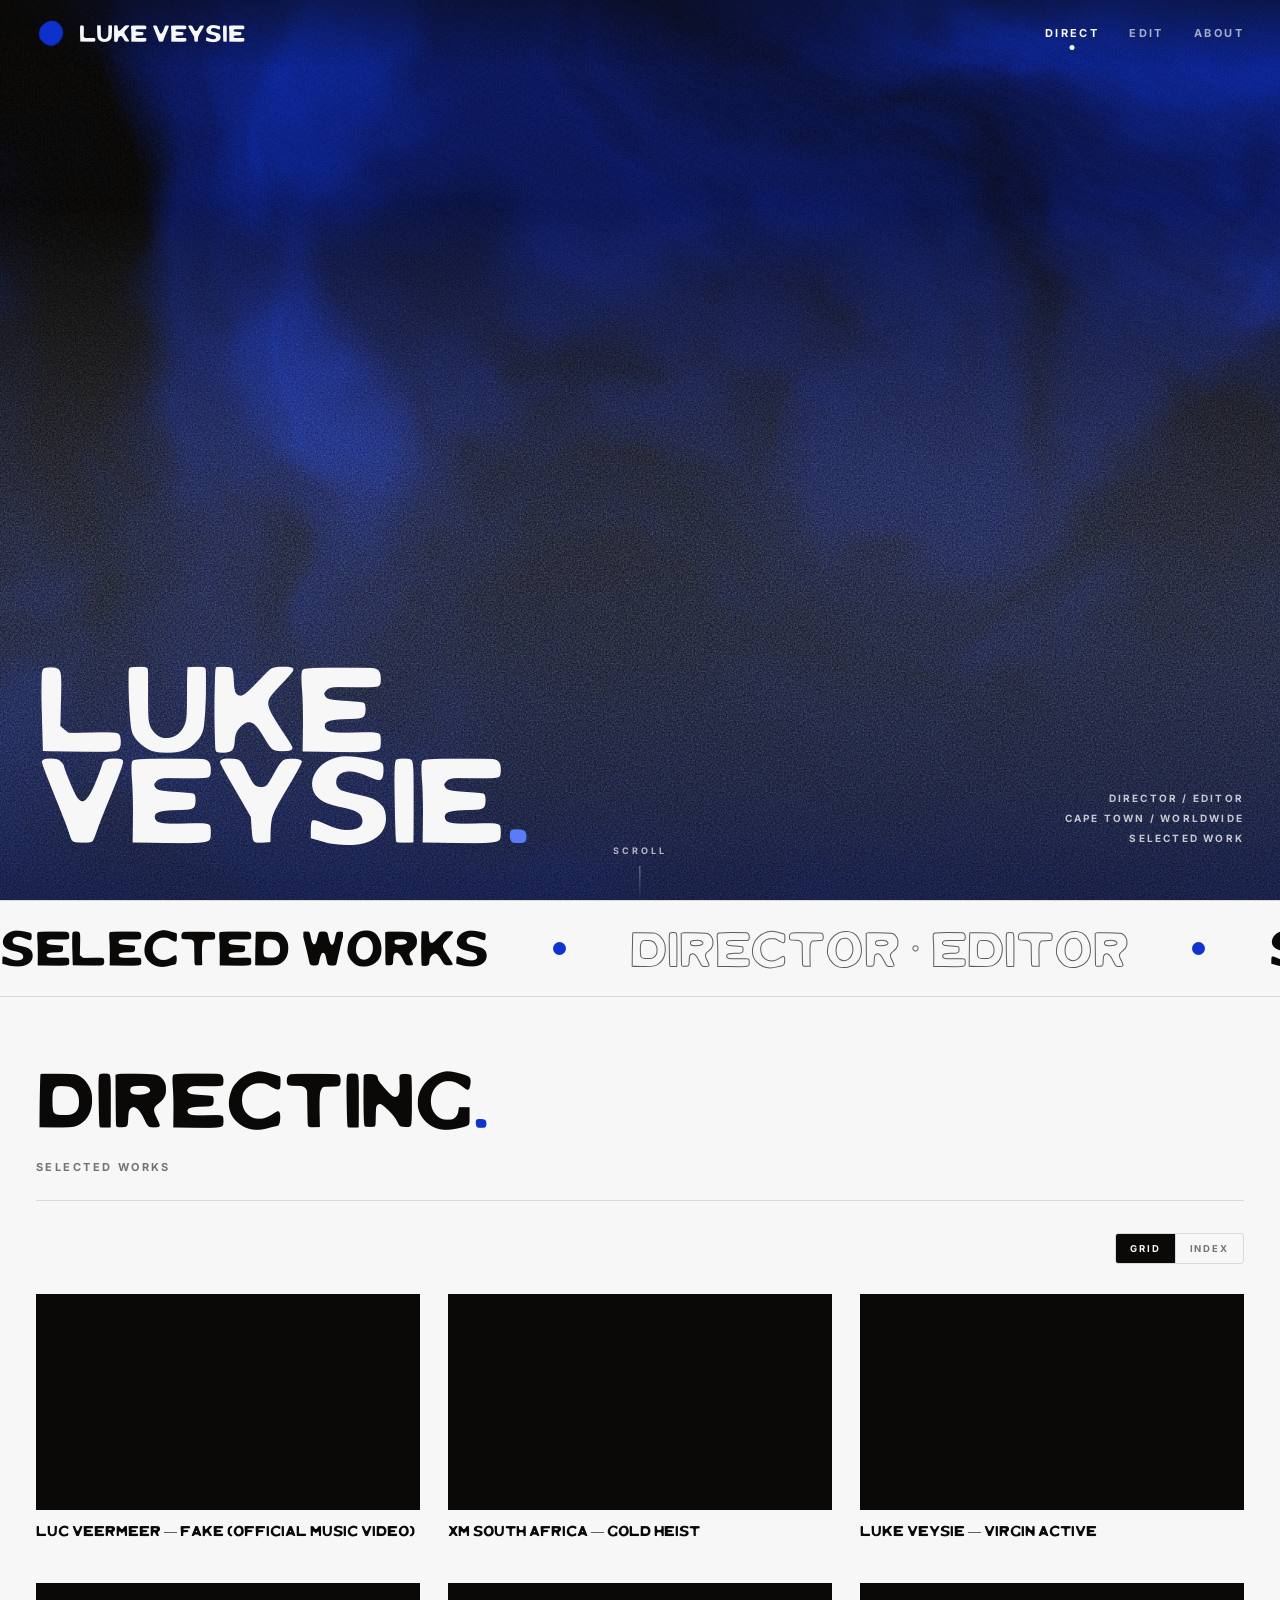
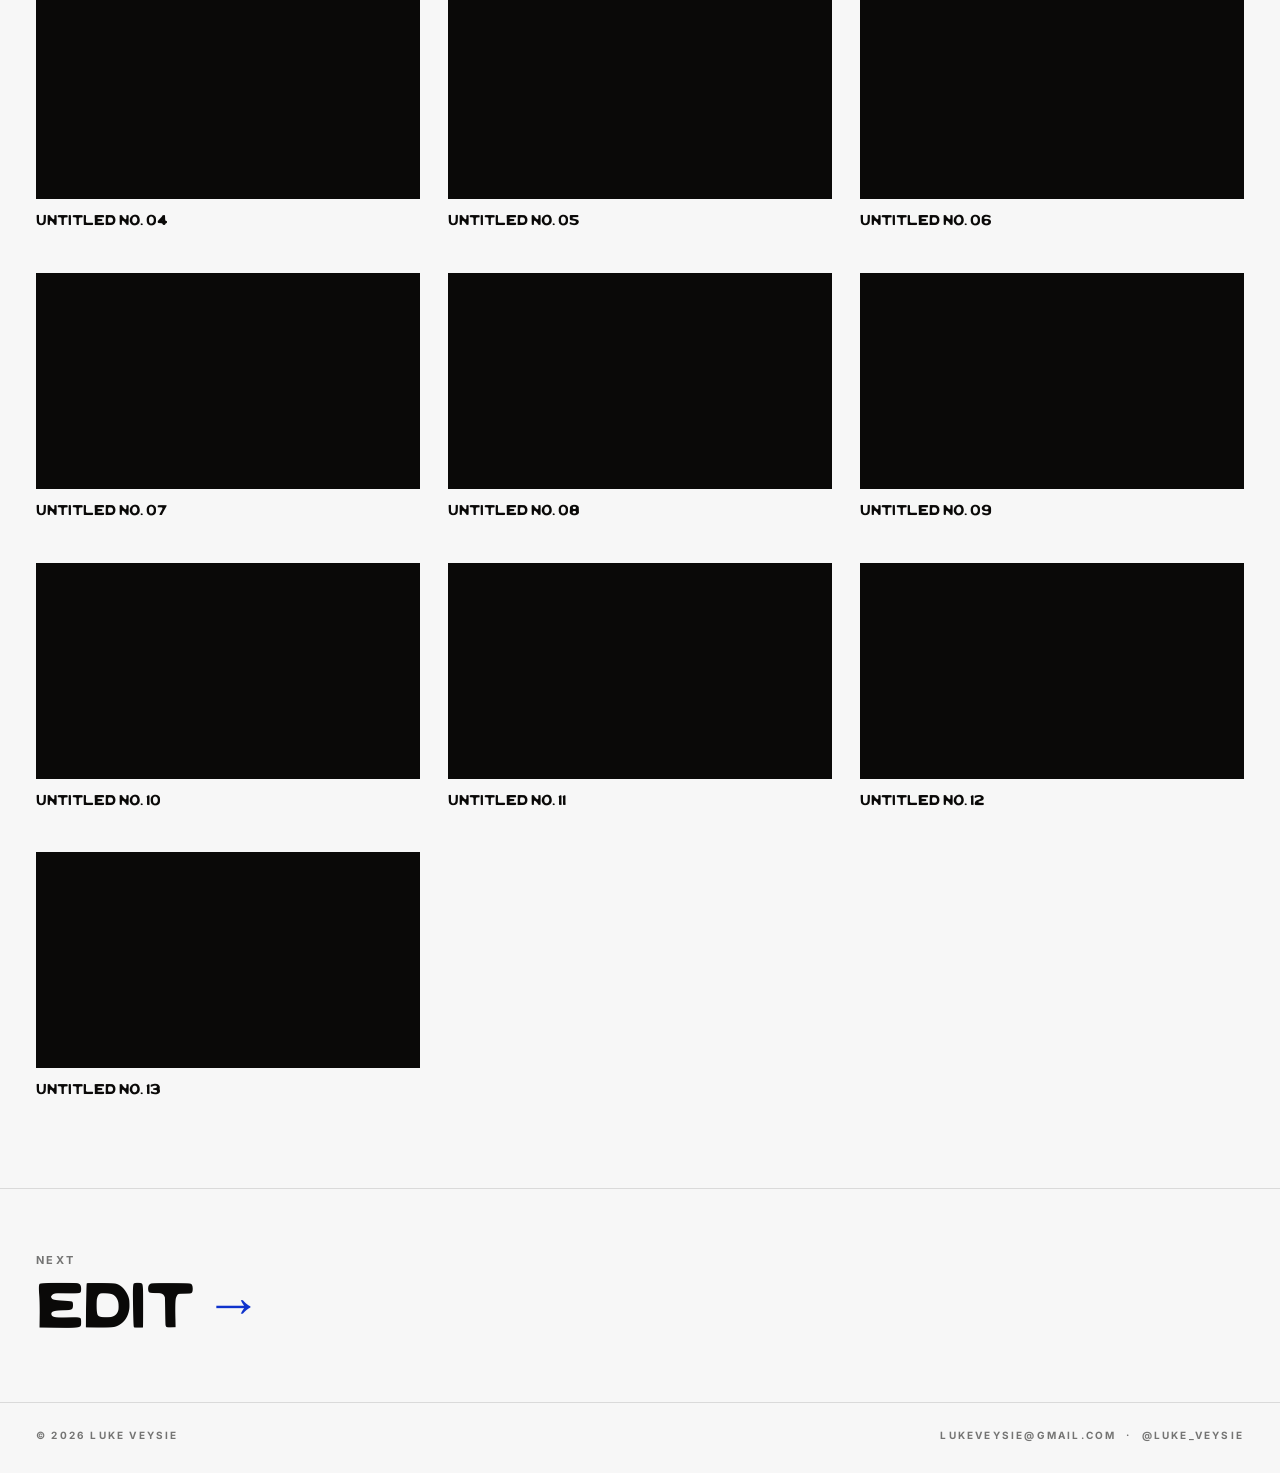
==== index.html @ bd70b808 "Initial commit — Luke Veysie portfolio site" ====
<!DOCTYPE html>
<html lang="en">
<head>
<meta charset="UTF-8"/>
<meta name="viewport" content="width=device-width, initial-scale=1.0"/>
<title>Luke Veysie — Director / Editor</title>
<meta name="description" content="Luke Veysie is a director and editor based in Cape Town, working worldwide across commercials, short films, music videos and branded content."/>
<link rel="icon" type="image/svg+xml" href="favicon.svg"/>
<link href="https://fonts.googleapis.com/css2?family=Inter:wght@400;500;600;700;800&display=swap" rel="stylesheet"/>
<link rel="stylesheet" href="site.css?v=6"/>
</head>
<body data-page="work" data-nav-dark="1">

<header data-nav></header>

<main>
  <!-- ── Hero reel ────────────────────────────────────────── -->
  <section class="hero" data-screen-label="01 Hero Reel">
    <div class="hero-stage">
      <canvas class="hero-shader" data-shader data-seed="2"></canvas>
      <video class="hero-video" autoplay muted loop playsinline preload="auto">
        <source src="uploads/website-1.mp4" type="video/mp4"/>
      </video>
      <div class="hero-grade" aria-hidden="true"></div>
    </div>

    <div class="hero-content">
      <h1 class="hero-title">
        <span class="line"><span>Luke</span></span>
        <span class="line"><span>Veysie<span class="accent">.</span></span></span>
      </h1>
      <div class="hero-meta">
        Director / Editor<br/>
        Cape Town / Worldwide<br/>
        Selected work
      </div>
    </div>

    <div class="hero-scroll-cue" aria-hidden="true">Scroll<span class="cue-line"></span></div>
  </section>

  <!-- ── Marquee strip ────────────────────────────────────── -->
  <div class="marquee" aria-hidden="true">
    <div class="marquee-track">
      <span>Selected works</span><span class="dot"></span>
      <span class="o">Director · Editor</span><span class="dot"></span>
      <span>Selected works</span><span class="dot"></span>
      <span class="o">Director · Editor</span><span class="dot"></span>
      <span>Selected works</span><span class="dot"></span>
      <span class="o">Director · Editor</span><span class="dot"></span>
      <span>Selected works</span><span class="dot"></span>
      <span class="o">Director · Editor</span><span class="dot"></span>
    </div>
  </div>

  <!-- ── Work grid ────────────────────────────────────────── -->
  <section class="work" id="work" style="scroll-margin-top: 78px;" data-screen-label="02 Work Grid">
    <div class="section-head reveal">
      <h2 class="title">Directing<span class="blue">.</span></h2>
      <p class="sub">SELECTED WORKS</p>
    </div>

    <div class="grid-tools">
      <div class="view-toggle" role="group" aria-label="Layout">
        <button type="button" data-view="grid" class="on" aria-pressed="true">Grid</button>
        <button type="button" data-view="list" aria-pressed="false">Index</button>
      </div>
    </div>

    <div class="work-grid videos">
      <article class="work-tile reveal" data-screen-label="Tile 01" data-vimeo="1198906707" data-href="Luc Veermeer - Fake Music Video.html" data-title="Luc Veermeer — Fake (Official Music Video)">
        <div class="frame"></div>
        <div class="caption">
          <div class="ttl">Luc Veermeer — Fake (Official Music Video)</div>
        </div>
      </article>
      <article class="work-tile reveal" data-screen-label="Tile 02" data-vimeo="1200352328" data-href="XM Heist Series.html" data-title="XM South Africa — Gold Heist">
        <div class="frame"></div>
        <div class="caption">
          <div class="ttl">XM South Africa — Gold Heist</div>
        </div>
      </article>
      <article class="work-tile reveal" data-screen-label="Tile 03" data-vimeo="1201396728" data-poster="https://i.vimeocdn.com/video/2168728938-1025b3e6843d2e900390605c1b565b4ae1f42792029006fcbd3636bc1c812878-d_1280?region=us" data-href="Luke Veysie - Virgin Active.html" data-title="Luke Veysie — Virgin Active">
        <div class="frame"></div>
        <div class="caption">
          <div class="ttl">Luke Veysie — Virgin Active</div>
        </div>
      </article>
      <article class="work-tile reveal" data-screen-label="Tile 04" data-yt="MjfOfCR9TkM">
        <div class="frame"></div>
        <div class="caption">
          <div class="ttl">Untitled No. 04</div>
        </div>
      </article>
      <article class="work-tile reveal" data-screen-label="Tile 05" data-vimeo="1199232905">
        <div class="frame"></div>
        <div class="caption">
          <div class="ttl">Untitled No. 05</div>
        </div>
      </article>
      <article class="work-tile reveal" data-screen-label="Tile 06" data-vimeo="927943246">
        <div class="frame"></div>
        <div class="caption">
          <div class="ttl">Untitled No. 06</div>
        </div>
      </article>
      <article class="work-tile reveal" data-screen-label="Tile 07" data-vimeo="1199324632">
        <div class="frame"></div>
        <div class="caption">
          <div class="ttl">Untitled No. 07</div>
        </div>
      </article>
      <article class="work-tile reveal" data-screen-label="Tile 08" data-yt="-U1zWT6vXVo">
        <div class="frame"></div>
        <div class="caption">
          <div class="ttl">Untitled No. 08</div>
        </div>
      </article>
      <article class="work-tile reveal" data-screen-label="Tile 09" data-yt="WclmnQBKJ3E">
        <div class="frame"></div>
        <div class="caption">
          <div class="ttl">Untitled No. 09</div>
        </div>
      </article>
      <article class="work-tile reveal" data-screen-label="Tile 10" data-vimeo="1199232904" data-poster="https://i.vimeocdn.com/video/2168435648-58ce9e19dce3912169d401b28075f238b66e50d655ce5c08f46bb6843de7de54-d_1280?region=us">
        <div class="frame"></div>
        <div class="caption">
          <div class="ttl">Untitled No. 10</div>
        </div>
      </article>
      <article class="work-tile reveal" data-screen-label="Tile 11" data-vimeo="1199232906">
        <div class="frame"></div>
        <div class="caption">
          <div class="ttl">Untitled No. 11</div>
        </div>
      </article>
      <article class="work-tile reveal" data-screen-label="Tile 12" data-yt="X24ojSx2rOM">
        <div class="frame"></div>
        <div class="caption">
          <div class="ttl">Untitled No. 12</div>
        </div>
      </article>
      <article class="work-tile reveal" data-screen-label="Tile 13" data-yt="1f36Xo0ovC0">
        <div class="frame"></div>
        <div class="caption">
          <div class="ttl">Untitled No. 13</div>
        </div>
      </article>
    </div>
  </section>

  <footer data-foot></footer>
</main>

<script src="lv-shader.js?v=3"></script>
<script src="site.js?v=5"></script>
<script src="video-grid.js?v=5"></script>
<script>
  // When arriving from a project page (index.html#work), land with the
  // work grid at the top — skipping the hero. Native hash scroll handles
  // most browsers; this guard covers embedded/preview contexts.
  (function () {
    if (location.hash !== '#work') return;
    var w = document.getElementById('work');
    if (!w) return;
    function land() {
      var y = w.getBoundingClientRect().top + window.pageYOffset - 70;
      window.scrollTo(0, Math.max(0, y));
    }
    requestAnimationFrame(function () { requestAnimationFrame(land); });
    window.addEventListener('load', land);
  })();
</script>
</body>
</html>
---- site.css ----
/* ─────────────────────────────────────────────────────────────
   Luke Veysie — site.css  (v2)
   Editorial, restrained · paper + ultramarine + ink
   ───────────────────────────────────────────────────────────── */

@font-face {
  font-family: 'Donrich';
  src: url('assets/Donrich.otf') format('opentype');
  font-display: block;
}

:root {
  --ink:   #0a0908;
  --paper: #F7F7F7;
  --blue:  #0f33cc;
  --blue-soft: #5b7cfa;
  --line:  rgba(10, 9, 8, 0.12);
  --line-light: rgba(247, 247, 247, 0.16);
  --muted: rgba(10, 9, 8, 0.55);
  --soft:  rgba(10, 9, 8, 0.72);
  --paper-muted: rgba(247, 247, 247, 0.6);

  --donrich: 'Donrich', Georgia, serif;
  --mono: 'SFMono-Regular', ui-monospace, 'SF Mono', Menlo, Consolas, 'Liberation Mono', monospace;
  --system:  'Helvetica Neue', 'Inter', system-ui, sans-serif;

  --pad: 36px;
}

* { box-sizing: border-box; }
html, body { margin: 0; padding: 0; }
html { scroll-behavior: smooth; }

body {
  font-family: var(--system);
  font-weight: 400;
  background: var(--paper);
  color: var(--ink);
  -webkit-font-smoothing: antialiased;
  text-rendering: optimizeLegibility;
}

a { color: inherit; text-decoration: none; }
img, video, canvas { display: block; max-width: 100%; }

/* Guard: nothing may widen the page (long video titles, marquee, etc.)
   — horizontal overflow makes iOS zoom the whole layout out. */
html, body { overflow-x: hidden; overflow-x: clip; }

::selection { background: var(--blue); color: var(--paper); }

:focus-visible {
  outline: 2px solid var(--blue);
  outline-offset: 3px;
}

/* (cross-page view transitions removed — they emit "Transition was skipped"
   rejections in embedded contexts; revisit when targeting only live browsers) */

/* ── Type utilities ───────────────────────────────────────── */
.sys {
  font-family: var(--system);
  font-weight: 700;
  letter-spacing: 0.22em;
  text-transform: uppercase;
  font-size: 11px;
}
.sys-sm { font-size: 9.5px; letter-spacing: 0.24em; }
.don { font-family: var(--donrich); font-weight: 400; letter-spacing: -0.01em; }

/* ── Nav ──────────────────────────────────────────────────── */
.nav {
  position: fixed;
  top: 0; left: 0; right: 0;
  z-index: 50;
  display: flex;
  justify-content: space-between;
  align-items: center;
  padding: 18px var(--pad);
  color: var(--ink);
  transition: background 0.35s ease, color 0.35s ease,
              box-shadow 0.35s ease, padding 0.35s ease;
}
.nav.scrolled {
  background: rgba(247, 247, 247, 0.86);
  -webkit-backdrop-filter: blur(10px);
  backdrop-filter: blur(10px);
  box-shadow: 0 1px 0 var(--line);
  padding: 12px var(--pad);
}
.nav.over-hero {
  color: var(--paper);
  background: linear-gradient(180deg, rgba(10,9,8,0.45) 0%, rgba(10,9,8,0) 100%);
  box-shadow: none;
  -webkit-backdrop-filter: none;
  backdrop-filter: none;
}
.nav-brand {
  display: flex;
  align-items: center;
  gap: 13px;
}
.nav-brand .badge { width: 30px; height: 30px; }
.nav-brand .badge svg { display: block; }
.nav-brand .name {
  font-family: var(--donrich);
  font-size: 21px;
  line-height: 1;
}
.nav-links { display: flex; gap: 30px; }
.nav-links a {
  font-family: var(--system);
  font-weight: 700;
  font-size: 11px;
  letter-spacing: 0.22em;
  text-transform: uppercase;
  position: relative;
  opacity: 0.65;
  transition: opacity 0.25s ease;
  padding: 6px 0;
}
.nav-links a:hover,
.nav-links a.active { opacity: 1; }
.nav-links a.active::after {
  content: '';
  position: absolute;
  bottom: -4px; left: 50%;
  transform: translateX(-50%);
  width: 5px; height: 5px;
  background: var(--blue);
  border-radius: 50%;
}
.nav.over-hero .nav-links a.active::after { background: var(--paper); }

/* ──────────────────────────────────────────────────────────
   Hero reel
   ────────────────────────────────────────────────────────── */
.hero {
  position: relative;
  min-height: 100vh;
  min-height: 100svh;
  width: 100%;
  overflow: hidden;
  background: var(--ink);
  color: var(--paper);
  display: flex;
  align-items: flex-end;
}
.hero-stage { position: absolute; inset: 0; overflow: hidden; }

/* CSS fallback blob behind the shader (shows if WebGL is off) */
.hero-stage::before {
  content: '';
  position: absolute;
  width: 130%; height: 130%;
  left: -15%; top: -15%;
  z-index: 0;
  background:
    radial-gradient(circle at 30% 40%, rgba(15,51,204,0.85) 0%, rgba(15,51,204,0) 45%),
    radial-gradient(circle at 70% 60%, rgba(60,90,220,0.5) 0%, rgba(15,51,204,0) 50%),
    radial-gradient(circle at 50% 80%, rgba(20,30,150,0.6) 0%, rgba(0,0,0,0) 55%);
  filter: blur(40px);
}
.hero-shader {
  position: absolute;
  inset: 0;
  width: 100%; height: 100%;
  z-index: 1;
  transition: opacity 0.8s ease;
}
.hero-video {
  position: absolute;
  inset: 0;
  width: 100%; height: 100%;
  object-fit: cover;
  z-index: 2;
  opacity: 0;
  transition: opacity 0.8s ease;
}
.hero-stage.video-live .hero-video { opacity: 1; }
.hero-stage.video-live .hero-shader { opacity: 0; }

/* Noised ultramarine gradient over the reel, fading bottom-up */
.hero-stage .hero-grade {
  position: absolute;
  inset: 0;
  z-index: 3;
  pointer-events: none;
  background:
    url("data:image/svg+xml;utf8,<svg viewBox='0 0 200 200' xmlns='http://www.w3.org/2000/svg'><filter id='nz'><feTurbulence type='fractalNoise' baseFrequency='0.65' numOctaves='3' stitchTiles='stitch'/></filter><rect width='100%25' height='100%25' filter='url(%23nz)'/></svg>"),
    linear-gradient(0deg,
      rgba(8,16,54,0.82) 0%,
      rgba(10,22,72,0.5) 26%,
      rgba(12,28,92,0.22) 50%,
      rgba(12,28,92,0.06) 72%,
      rgba(12,28,92,0) 100%);
  background-size: 200px 200px, cover;
  background-blend-mode: overlay, normal;
  -webkit-mask-image: linear-gradient(0deg, #000 0%, rgba(0,0,0,0.55) 40%, rgba(0,0,0,0) 78%);
  mask-image: linear-gradient(0deg, #000 0%, rgba(0,0,0,0.55) 40%, rgba(0,0,0,0) 78%);
}

.hero-content {
  position: relative;
  z-index: 4;
  padding: 36px var(--pad) 52px;
  width: 100%;
  display: grid;
  grid-template-columns: 1fr auto;
  align-items: end;
  gap: 32px;
  will-change: transform, opacity;
}
.hero-title {
  font-family: var(--donrich);
  font-weight: 400;
  font-size: clamp(52px, 8.5vw, 132px);
  line-height: 0.84;
  letter-spacing: -0.025em;
  margin: 0;
}
.hero-title .line { display: block; overflow: hidden; padding-bottom: 0.06em; margin-bottom: -0.06em; }
.hero-title .line > span { display: inline-block; }
.hero-title .accent { color: var(--blue-soft); }
.hero-meta {
  text-align: right;
  font-family: var(--system);
  font-weight: 700;
  font-size: 10px;
  letter-spacing: 0.22em;
  text-transform: uppercase;
  opacity: 0.78;
  line-height: 2;
}
.hero-scroll-cue {
  position: absolute;
  z-index: 4;
  bottom: 0;
  left: 50%;
  transform: translateX(-50%);
  display: flex;
  flex-direction: column;
  align-items: center;
  gap: 10px;
  font-family: var(--system);
  font-weight: 700;
  font-size: 9px;
  letter-spacing: 0.32em;
  text-transform: uppercase;
  opacity: 0.7;
}
.hero-scroll-cue .cue-line {
  display: block;
  width: 1px; height: 34px;
  background: linear-gradient(180deg, rgba(247,247,247,0.7), rgba(247,247,247,0));
}

/* Entrance — base state is visible; animate FROM hidden */
@media (prefers-reduced-motion: no-preference) {
  .hero-title .line > span {
    animation: lvRise 1.1s cubic-bezier(0.2, 0.7, 0.2, 1) both;
  }
  .hero-title .line:nth-child(2) > span { animation-delay: 0.1s; }
  .hero-meta { animation: lvFade 1s 0.45s ease both; }
  .hero-scroll-cue { animation: lvFade 1s 0.7s ease both; }
  .hero-scroll-cue .cue-line { animation: lvCue 2.2s 1.6s ease-in-out infinite; }
}
@keyframes lvRise {
  from { transform: translateY(112%); }
  to   { transform: translateY(0); }
}
@keyframes lvFade {
  from { opacity: 0; }
}
@keyframes lvCue {
  0%, 100% { transform: scaleY(0.4); transform-origin: top; }
  50%      { transform: scaleY(1); transform-origin: top; }
}

/* ──────────────────────────────────────────────────────────
   Marquee strip
   ────────────────────────────────────────────────────────── */
.marquee {
  display: flex;
  overflow: hidden;
  border-top: 1px solid var(--line);
  border-bottom: 1px solid var(--line);
  padding: 22px 0;
}
.marquee-track {
  display: flex;
  flex-shrink: 0;
  align-items: center;
  gap: 64px;
  padding-right: 64px;
  animation: scroll-x 46s linear infinite;
  font-family: var(--donrich);
  font-size: 44px;
  white-space: nowrap;
  letter-spacing: -0.01em;
}
.marquee-track span { display: inline-flex; align-items: center; gap: 64px; }
.marquee-track .o {
  color: transparent;
  -webkit-text-stroke: 1px rgba(10, 9, 8, 0.65);
}
.marquee-track .dot {
  width: 13px; height: 13px;
  background: var(--blue);
  border-radius: 50%;
}
@keyframes scroll-x { to { transform: translateX(-50%); } }

/* ──────────────────────────────────────────────────────────
   Section head + view toggle
   ────────────────────────────────────────────────────────── */
.section-head {
  display: grid;
  grid-template-columns: 1fr auto;
  gap: 12px 24px;
  align-items: end;
  padding: 72px 0 26px;
  border-bottom: 1px solid var(--line);
}
.section-head .eyebrow {
  grid-column: 1 / -1;
  color: var(--muted);
}
.section-head .title {
  font-family: var(--donrich);
  font-weight: 400;
  font-size: clamp(40px, 5.5vw, 80px);
  line-height: 0.92;
  letter-spacing: -0.02em;
  margin: 0;
}
.section-head .title .blue { color: var(--blue); }
.section-head .sub {
  grid-column: 1;
  font-family: var(--system);
  font-weight: 700;
  font-size: 11px;
  letter-spacing: 0.22em;
  text-transform: uppercase;
  color: var(--muted);
  margin: 14px 0 0;
}
.view-toggle {
  grid-column: 2;
  grid-row: 2 / span 2;
  align-self: end;
  display: flex;
  border: 1px solid var(--line);
  border-radius: 3px;
  overflow: hidden;
}
.view-toggle button {
  appearance: none;
  border: 0;
  background: transparent;
  color: var(--muted);
  font-family: var(--system);
  font-weight: 700;
  font-size: 9.5px;
  letter-spacing: 0.2em;
  text-transform: uppercase;
  padding: 9px 14px;
  cursor: pointer;
  transition: background 0.25s ease, color 0.25s ease;
}
.view-toggle button + button { border-left: 1px solid var(--line); }
.view-toggle button:hover { color: var(--ink); }
.view-toggle button.on {
  background: var(--ink);
  color: var(--paper);
}

/* ──────────────────────────────────────────────────────────
   Work grid
   ────────────────────────────────────────────────────────── */
.work { padding: 0 var(--pad) 90px; }

.work .feature-player { margin: 36px 0 12px; }
.work .feature-player .frame { aspect-ratio: 16 / 9; background: var(--ink); }

.work-grid {
  margin-top: 36px;
  display: grid;
  grid-template-columns: repeat(3, minmax(0, 1fr));
  gap: 44px 28px;
}
.work-tile { cursor: pointer; display: block; min-width: 0; }
.work-tile .frame {
  position: relative;
  width: 100%;
  aspect-ratio: 16 / 9;
  background: var(--ink);
  overflow: hidden;
}
.work-tile .frame iframe {
  position: absolute;
  inset: 0;
  width: 100%; height: 100%;
  border: 0;
  display: block;
}

/* Facade poster + play button */
.video-poster {
  position: absolute;
  inset: 0;
  width: 100%; height: 100%;
  border: 0;
  padding: 0;
  margin: 0;
  cursor: pointer;
  background-color: var(--ink);
  background-size: cover;
  background-position: center;
  background-repeat: no-repeat;
  display: flex;
  align-items: center;
  justify-content: center;
  transition: filter 0.4s ease, transform 0.7s cubic-bezier(0.2, 0.7, 0.2, 1);
}
.video-poster::after {
  content: "";
  position: absolute;
  inset: 0;
  background: linear-gradient(180deg, rgba(10,9,8,0) 40%, rgba(10,9,8,0.45) 100%);
  opacity: 0.6;
  transition: opacity 0.4s ease;
}
.work-tile:hover .video-poster { transform: scale(1.035); }
.video-poster:hover { filter: brightness(1.05); }
.video-poster:hover::after { opacity: 0.3; }
.play-btn {
  position: relative;
  z-index: 1;
  width: 60px; height: 60px;
  border-radius: 50%;
  background: rgba(255,255,255,0.92);
  display: flex;
  align-items: center;
  justify-content: center;
  box-shadow: 0 6px 24px rgba(0,0,0,0.35);
  transition: transform 0.3s cubic-bezier(0.2,0.8,0.2,1), background 0.3s ease, opacity 0.3s ease;
}
.video-poster:hover .play-btn { transform: scale(1.08); background: #fff; }
.play-btn svg { width: 24px; height: 24px; fill: var(--blue); margin-left: 3px; }

/* Fine pointers get the custom Play cursor instead of the button */
html.fine .video-poster .play-btn { opacity: 0; transform: scale(0.8); }
html.fine .video-poster:focus-visible .play-btn { opacity: 1; transform: scale(1); }
html.fine .work-tile .video-poster { cursor: none; }

.work-tile.is-empty .frame {
  display: flex;
  align-items: center;
  justify-content: center;
  border: 1px dashed rgba(10,9,8,0.25);
  background: transparent;
}

/* Typographic fallback poster — shown when a clip has no real thumbnail
   (e.g. Vimeo's grey default still). Keeps the grid editorial rather than
   showing a broken placeholder. */
.video-poster.poster-fallback {
  background-color: #0a0908;
  background-image:
    radial-gradient(120% 90% at 18% 12%, rgba(91,124,250,0.28) 0%, rgba(15,51,204,0.10) 38%, rgba(10,9,8,0) 70%),
    linear-gradient(150deg, #11141f 0%, #0a0908 60%);
}
.video-poster.poster-fallback::after { opacity: 0.18; }
.video-poster .poster-label {
  position: absolute;
  inset: 0;
  z-index: 0;
  display: flex;
  align-items: flex-end;
  padding: clamp(16px, 6%, 28px);
  font-family: var(--donrich);
  font-size: clamp(20px, 3.6vw, 34px);
  line-height: 1.04;
  letter-spacing: 0.01em;
  color: #F7F7F7;
  text-transform: uppercase;
  text-wrap: balance;
  pointer-events: none;
}
.work-tile.is-empty .frame-hint {
  font: 500 12px/1 var(--system);
  letter-spacing: 0.14em;
  text-transform: uppercase;
  color: var(--muted);
}

/* Caption: title · tag */
.work-tile .caption {
  margin-top: 14px;
  display: flex;
  justify-content: space-between;
  align-items: baseline;
  gap: 12px;
}
.work-tile .ttl {
  font-family: var(--donrich);
  font-size: 13px;
  line-height: 1.2;
  overflow: hidden;
  text-overflow: ellipsis;
  white-space: nowrap;
  min-width: 0;
  transition: color 0.25s ease;
}
.work-tile:hover .ttl { color: var(--blue); }
.work-tile .tag {
  font-family: var(--system);
  font-weight: 700;
  font-size: 9px;
  letter-spacing: 0.24em;
  text-transform: uppercase;
  color: var(--muted);
  white-space: nowrap;
}

/* ── List (index) view ────────────────────────────────────── */
.work-grid.videos.view-list {
  display: block;
  margin-top: 0;
}
.view-list .work-tile {
  display: grid;
  grid-template-columns: minmax(0, 1fr) auto 200px;
  gap: 28px;
  align-items: center;
  padding: 20px 0;
  border-bottom: 1px solid var(--line);
}
.view-list .work-tile .frame {
  grid-column: 3;
  grid-row: 1;
  aspect-ratio: 16 / 9;
}
.view-list .work-tile .caption { display: contents; }
.view-list .work-tile .ttl {
  grid-column: 1;
  grid-row: 1;
  font-size: clamp(22px, 2.8vw, 38px);
  line-height: 1.05;
  letter-spacing: -0.015em;
  white-space: normal;
}
.view-list .work-tile .tag { grid-column: 2; grid-row: 1; }
.view-list .play-btn { width: 40px; height: 40px; }
.view-list .play-btn svg { width: 17px; height: 17px; }

/* Toggle row between featured player and the grid */
.grid-tools {
  display: flex;
  justify-content: flex-end;
  margin: 32px 0 -6px;
}

/* ── Reveal animation ─────────────────────────────────────── */
.reveal {
  opacity: 0;
  transform: translateY(24px);
  transition: opacity 0.9s ease, transform 0.9s cubic-bezier(0.2, 0.7, 0.2, 1);
}
.reveal.in { opacity: 1; transform: translateY(0); }
.work-grid .reveal:nth-child(3n+2) { transition-delay: 0.08s; }
.work-grid .reveal:nth-child(3n)   { transition-delay: 0.16s; }
.work-grid.videos .reveal { transform: translateY(48px); }
.work-grid.videos .reveal.in { transform: translateY(0); }
.view-list .reveal { transition-delay: 0s !important; }

/* ──────────────────────────────────────────────────────────
   About page
   ────────────────────────────────────────────────────────── */
.about {
  padding: 130px var(--pad) 90px;
  max-width: 1400px;
  margin: 0 auto;
}
.about-hero {
  display: grid;
  grid-template-columns: 1fr 1.1fr;
  gap: 64px;
  align-items: start;
  padding-bottom: 72px;
}
.about-portrait {
  position: relative;
  aspect-ratio: 4 / 5;
  background: #e7e3da;
  overflow: hidden;
}
.about-portrait img {
  position: absolute; inset: 0;
  width: 100%; height: 100%;
  object-fit: cover;
}
.about-copy .kicker { color: var(--muted); margin-bottom: 22px; }
.about-copy h1 {
  font-family: var(--donrich);
  font-weight: 400;
  font-size: clamp(42px, 5.25vw, 78px);
  line-height: 0.88;
  letter-spacing: -0.02em;
  margin: 0 0 32px;
}
.about-copy h1 .blue { color: var(--blue); }
.about-copy .lead {
  font-family: var(--donrich);
  font-size: clamp(16px, 1.4vw, 20px);
  line-height: 1.45;
  margin: 0 0 24px;
  color: var(--soft);
  text-wrap: pretty;
}
.about-copy p {
  font-size: clamp(15px, 1.15vw, 17px);
  line-height: 1.65;
  color: var(--soft);
  margin: 0 0 18px;
  max-width: 52ch;
  text-wrap: pretty;
}

.about-meta {
  display: grid;
  grid-template-columns: repeat(4, 1fr);
  gap: 1px;
  background: var(--line);
  border-top: 1px solid var(--line);
  border-bottom: 1px solid var(--line);
}
.about-meta > div { background: var(--paper); padding: 24px 20px; }
.about-meta .label {
  font-family: var(--system);
  font-weight: 700;
  font-size: 9px;
  letter-spacing: 0.24em;
  text-transform: uppercase;
  color: var(--muted);
  margin-bottom: 10px;
}
.about-meta .value {
  font-family: var(--donrich);
  font-size: 21px;
  line-height: 1.15;
}

/* ──────────────────────────────────────────────────────────
   Contact — paper panel with soft ultramarine blob
   ────────────────────────────────────────────────────────── */
.contact {
  position: relative;
  overflow: hidden;
  background: var(--paper);
  color: var(--ink);
  padding: 110px var(--pad) 90px;
}
.contact-blob {
  position: absolute;
  top: 12%;
  right: -120px;
  width: 520px; height: 520px;
  background: var(--blue);
  border-radius: 50%;
  filter: blur(120px);
  opacity: 0.18;
  pointer-events: none;
}
.contact-inner {
  position: relative;
  z-index: 2;
  max-width: 1100px;
  width: 100%;
  margin: 0 auto;
}
.contact .eyebrow {
  color: var(--muted);
  margin-bottom: 24px;
}
.contact h1 {
  font-family: var(--donrich);
  font-weight: 400;
  font-size: clamp(54px, 7.5vw, 126px);
  line-height: 0.84;
  letter-spacing: -0.025em;
  margin: 0 0 56px;
}
.contact h1 .blue { color: var(--blue); }

.contact-grid {
  display: grid;
  grid-template-columns: 1.4fr 1fr;
  gap: 48px;
  align-items: center;
  border-top: 1px solid var(--line);
  padding-top: 40px;
}
.contact-block { align-self: center; }
.contact-block .label {
  font-family: var(--system);
  font-weight: 700;
  font-size: 10px;
  letter-spacing: 0.24em;
  text-transform: uppercase;
  color: var(--muted);
  margin-bottom: 16px;
}
.contact-block .big-link {
  font-family: var(--system);
  font-weight: 500;
  font-size: clamp(20px, 2.2vw, 32px);
  line-height: 1.1;
  letter-spacing: -0.01em;
  display: inline-block;
  position: relative;
  overflow-wrap: anywhere;
}
.contact-block .big-link::after {
  content: '';
  position: absolute;
  left: 0; right: 0; bottom: -0.12em;
  height: 1px;
  background: currentColor;
  opacity: 0.35;
  transition: opacity 0.3s ease;
}
.contact-block .big-link:hover::after { opacity: 1; }
.contact-block .big-link:hover { color: var(--blue); }

.contact-rail { display: flex; flex-direction: column; gap: 26px; }
.contact-rail .row .label {
  font-family: var(--system);
  font-weight: 700;
  font-size: 10px;
  letter-spacing: 0.24em;
  text-transform: uppercase;
  color: var(--muted);
  margin-bottom: 6px;
}
.contact-rail .row .value {
  font-family: var(--donrich);
  font-size: 25px;
  line-height: 1.2;
}
.contact-rail .row .value a:hover { color: var(--blue); }

.contact-bottom {
  margin-top: 80px;
  display: flex;
  justify-content: space-between;
  align-items: end;
  border-top: 1px solid var(--line);
  padding-top: 28px;
  gap: 20px;
}
.contact-bottom .available {
  font-family: var(--donrich);
  font-size: 24px;
  line-height: 1.35;
  max-width: 34ch;
  text-wrap: pretty;
}
.contact-bottom .right-meta {
  font-family: var(--system);
  font-weight: 700;
  font-size: 10px;
  letter-spacing: 0.24em;
  text-transform: uppercase;
  color: var(--muted);
  text-align: right;
  line-height: 1.9;
}

/* ──────────────────────────────────────────────────────────
   Footer: next-page CTA + bottom bar
   ────────────────────────────────────────────────────────── */
.foot { display: block; }
.next-page {
  display: block;
  border-top: 1px solid var(--line);
  padding: 64px var(--pad) 72px;
  position: relative;
  overflow: hidden;
}
.next-page .np-eyebrow {
  display: block;
  color: var(--muted);
  margin-bottom: 14px;
}
.next-page .np-title {
  display: inline-block;
  font-family: var(--donrich);
  font-size: clamp(28px, 4.5vw, 70px);
  line-height: 0.86;
  letter-spacing: -0.025em;
  transition: color 0.35s ease;
}
.next-page .np-arrow {
  display: inline-block;
  margin-left: 0.18em;
  color: var(--blue);
  transition: transform 0.35s cubic-bezier(0.2, 0.7, 0.2, 1);
}
.next-page:hover .np-title { color: var(--blue); }
.next-page:hover .np-arrow { transform: translateX(0.18em); }

.foot-bar {
  display: grid;
  grid-template-columns: 1fr auto;
  gap: 24px;
  padding: 26px var(--pad) 32px;
  border-top: 1px solid var(--line);
  align-items: center;
  font-family: var(--system);
  font-weight: 700;
  font-size: 10px;
  letter-spacing: 0.22em;
  text-transform: uppercase;
  color: var(--muted);
}
.foot-bar .right { text-align: right; }
.foot-bar a:hover { color: var(--ink); }
.foot-bar .sep { margin: 0 10px; }

/* ──────────────────────────────────────────────────────────
   Custom cursor
   ────────────────────────────────────────────────────────── */
.lv-cursor {
  position: fixed;
  top: 0; left: 0;
  z-index: 10000;
  pointer-events: none;
  width: 10px; height: 10px;
  margin: -5px 0 0 -5px;
  border-radius: 50%;
  background: var(--blue);
  display: flex;
  align-items: center;
  justify-content: center;
  opacity: 0;
  transition: width 0.28s cubic-bezier(0.2, 0.8, 0.2, 1),
              height 0.28s cubic-bezier(0.2, 0.8, 0.2, 1),
              margin 0.28s cubic-bezier(0.2, 0.8, 0.2, 1),
              opacity 0.25s ease;
}
.lv-cursor.on { opacity: 1; }
.lv-cursor span {
  font-family: var(--system);
  font-weight: 700;
  font-size: 9px;
  letter-spacing: 0.24em;
  text-transform: uppercase;
  text-indent: 0.24em;
  color: var(--paper);
  opacity: 0;
  transition: opacity 0.18s ease;
  white-space: nowrap;
}
.lv-cursor.is-link { width: 18px; height: 18px; margin: -9px 0 0 -9px; }
.lv-cursor.is-play { width: 66px; height: 66px; margin: -33px 0 0 -33px; }
.lv-cursor.is-play span { opacity: 1; }
@media (pointer: coarse) { .lv-cursor { display: none; } }

/* ──────────────────────────────────────────────────────────
   Full-screen video lightbox
   ────────────────────────────────────────────────────────── */
html.lb-locked,
html.lb-locked body { overflow: hidden; }

.video-lightbox {
  position: fixed;
  inset: 0;
  z-index: 9999;
  display: flex;
  align-items: center;
  justify-content: center;
  padding: clamp(16px, 4vw, 56px);
  background: rgba(5, 5, 5, 0.96);
  opacity: 0;
  visibility: hidden;
  transition: opacity 0.32s ease, visibility 0.32s ease;
}
.video-lightbox.is-open { opacity: 1; visibility: visible; }

.video-lightbox .lb-bar {
  position: absolute;
  top: 0; left: 0; right: 0;
  z-index: 2;
  display: flex;
  align-items: center;
  justify-content: space-between;
  gap: 20px;
  padding: clamp(16px, 2.6vw, 30px) clamp(16px, 3vw, 40px);
  color: var(--paper);
}
.video-lightbox .lb-meta {
  display: flex;
  align-items: baseline;
  gap: 16px;
  min-width: 0;
  opacity: 0;
  transform: translateY(-6px);
  transition: opacity 0.5s ease 0.1s, transform 0.5s ease 0.1s;
}
.video-lightbox.is-open .lb-meta { opacity: 1; transform: none; }
.video-lightbox .lb-count {
  font-family: var(--system);
  font-weight: 700;
  font-size: 11px;
  letter-spacing: 0.22em;
  color: rgba(247, 247, 247, 0.6);
  flex-shrink: 0;
  font-variant-numeric: tabular-nums;
}
.video-lightbox .lb-title {
  font-family: var(--donrich);
  font-size: clamp(16px, 1.7vw, 24px);
  line-height: 1.1;
  letter-spacing: -0.01em;
  white-space: nowrap;
  overflow: hidden;
  text-overflow: ellipsis;
}

.video-lightbox .lb-stage {
  position: relative;
  /* Largest 16:9 box that fits both the width and the height
     (minus chrome) — keeps the player aspect-true on any screen. */
  width: min(100%, 1500px, calc((100vh - 150px) * 16 / 9));
  width: min(100%, 1500px, calc((100svh - 150px) * 16 / 9));
  aspect-ratio: 16 / 9;
  background: #000;
  box-shadow: 0 40px 120px rgba(0, 0, 0, 0.6);
  transform: scale(0.97);
  transition: transform 0.32s cubic-bezier(0.2, 0.8, 0.2, 1);
}
.video-lightbox.is-open .lb-stage { transform: scale(1); }
.video-lightbox .lb-stage iframe {
  position: absolute;
  inset: 0;
  width: 100%; height: 100%;
  border: 0;
}

.video-lightbox .lb-close,
.video-lightbox .lb-nav {
  display: flex;
  align-items: center;
  justify-content: center;
  padding: 0;
  border: 1px solid rgba(255, 255, 255, 0.22);
  border-radius: 50%;
  background: rgba(255, 255, 255, 0.06);
  color: #fff;
  cursor: pointer;
  -webkit-backdrop-filter: blur(4px);
  backdrop-filter: blur(4px);
  transition: background 0.25s ease, transform 0.25s ease, border-color 0.25s ease, color 0.25s ease;
}
.video-lightbox .lb-close { width: 46px; height: 46px; flex-shrink: 0; }
.video-lightbox .lb-close:hover {
  background: #fff;
  border-color: #fff;
  color: var(--ink);
  transform: rotate(90deg);
}
.video-lightbox .lb-close svg {
  width: 19px; height: 19px;
  stroke: currentColor;
  stroke-width: 1.8;
  stroke-linecap: round;
  fill: none;
}
.video-lightbox .lb-nav {
  position: absolute;
  top: 50%;
  transform: translateY(-50%);
  z-index: 2;
  width: 54px; height: 54px;
}
.video-lightbox .lb-prev { left: clamp(12px, 2.5vw, 32px); }
.video-lightbox .lb-next { right: clamp(12px, 2.5vw, 32px); }
.video-lightbox .lb-nav:hover {
  background: var(--blue);
  border-color: var(--blue);
  color: #fff;
}
.video-lightbox .lb-prev:hover { transform: translateY(-50%) translateX(-3px); }
.video-lightbox .lb-next:hover { transform: translateY(-50%) translateX(3px); }
.video-lightbox .lb-nav svg {
  width: 22px; height: 22px;
  stroke: currentColor;
  stroke-width: 1.8;
  stroke-linecap: round;
  stroke-linejoin: round;
  fill: none;
}

/* ──────────────────────────────────────────────────────────
   Responsive
   ────────────────────────────────────────────────────────── */
@media (max-width: 980px) {
  .work-grid { grid-template-columns: repeat(2, minmax(0, 1fr)); }
  .view-list .work-tile { grid-template-columns: minmax(0, 1fr) auto 160px; gap: 20px; }
  .about-hero { grid-template-columns: 1fr; gap: 40px; }
  .about-meta { grid-template-columns: repeat(2, 1fr); }
}

@media (max-width: 640px) {
  :root { --pad: 20px; }

  .nav { padding: 14px var(--pad); }
  .nav.scrolled { padding: 11px var(--pad); }
  .nav-brand .name { font-size: 18px; }
  .nav-links { gap: 18px; }
  .nav-links a { letter-spacing: 0.16em; font-size: 10px; }

  .hero-content {
    grid-template-columns: 1fr;
    align-items: start;
    gap: 18px;
    padding: 28px var(--pad) 56px;
  }
  .hero-meta { text-align: left; line-height: 2.1; }

  .marquee { padding: 14px 0; }
  .marquee-track { font-size: 26px; gap: 36px; padding-right: 36px; }
  .marquee-track span { gap: 36px; }
  .marquee-track .dot { width: 9px; height: 9px; }

  .section-head {
    grid-template-columns: 1fr;
    padding: 48px 0 20px;
  }
  .section-head .title { font-size: 36px; }
  .section-head .sub { white-space: normal; letter-spacing: 0.18em; line-height: 1.7; }
  .view-toggle { grid-column: 1; grid-row: auto; justify-self: start; margin-top: 14px; }

  .work { padding: 0 var(--pad) 64px; }
  .work-grid { grid-template-columns: minmax(0, 1fr); gap: 36px; }
  .work .feature-player { margin: 28px 0 8px; }

  .view-list .work-tile {
    grid-template-columns: minmax(0, 1fr) 116px;
    gap: 6px 16px;
    padding: 16px 0;
  }
  .view-list .work-tile .ttl { grid-column: 1; grid-row: 1; font-size: 19px; }
  .view-list .work-tile .tag { grid-column: 1; grid-row: 2; }
  .view-list .work-tile .frame { grid-column: 2; grid-row: 1 / span 2; }

  .about { padding: 96px var(--pad) 48px; }
  .about-hero { gap: 32px; padding-bottom: 48px; }
  .about-copy h1 { font-size: 40px; }

  .contact { padding: 72px var(--pad) 64px; }
  .contact h1 { font-size: 46px; margin-bottom: 36px; }
  .contact-grid { grid-template-columns: 1fr; gap: 36px; }
  .contact-block .big-link { font-size: 25px; }
  .contact-bottom { flex-direction: column; align-items: start; gap: 16px; margin-top: 56px; }
  .contact-bottom .available { font-size: 19px; }
  .contact-bottom .right-meta { text-align: left; }

  .next-page { padding: 44px var(--pad) 52px; }
  .foot-bar {
    grid-template-columns: 1fr;
    gap: 10px;
    text-align: left;
    padding: 22px var(--pad) 28px;
  }
  .foot-bar .right { text-align: left; }

  .video-lightbox { padding: 14px; }
  .video-lightbox .lb-nav {
    width: 44px; height: 44px;
    top: auto;
    bottom: calc(16px + env(safe-area-inset-bottom, 0px));
    transform: none;
  }
  .video-lightbox .lb-prev { left: 16px; }
  .video-lightbox .lb-next { right: 16px; }
  .video-lightbox .lb-prev:hover,
  .video-lightbox .lb-next:hover { transform: none; }
  .video-lightbox .lb-title { display: none; }
}

@media (max-width: 800px) and (min-width: 641px) {
  .contact-grid { grid-template-columns: 1fr; }
}

/* ──────────────────────────────────────────────────────────
   Reduced motion
   ────────────────────────────────────────────────────────── */
@media (prefers-reduced-motion: reduce) {
  html { scroll-behavior: auto; }
  .reveal { transition: none; transform: none; opacity: 1; }
  .marquee-track { animation: none; }
  .video-lightbox,
  .video-lightbox .lb-stage,
  .video-lightbox .lb-meta,
  .video-lightbox .lb-close,
  .video-lightbox .lb-nav { transition: none; }
  .video-lightbox .lb-stage { transform: none; }
  .lv-cursor { display: none; }
  .video-poster, .work-tile:hover .video-poster { transform: none; transition: none; }
  html.fine .video-poster .play-btn { opacity: 1; transform: none; }
  html.fine .work-tile .video-poster { cursor: pointer; }
}

/* ──────────────────────────────────────────────────────────
   Dark mode — follows the visitor's OS appearance setting.
   The palette is a semantic swap: --ink becomes the light
   foreground (and the colour of inverted strips), --paper the
   dark page. A handful of surfaces are intrinsically dark
   regardless of theme (the hero reel, nav-over-hero, video
   frames) and are pinned below so they don't flip to light.
   ────────────────────────────────────────────────────────── */
@media (prefers-color-scheme: dark) {
  :root {
    --ink:   #ECEBE6;
    --paper: #0E0D0C;
    --blue:  #6E89FF;
    --blue-soft: #93a6ff;
    --line:  rgba(236, 235, 230, 0.14);
    --line-light: rgba(14, 13, 12, 0.16);
    --muted: rgba(236, 235, 230, 0.54);
    --soft:  rgba(236, 235, 230, 0.74);
    --paper-muted: rgba(14, 13, 12, 0.6);
  }

  /* Frosted nav after scroll — dark glass instead of light */
  .nav.scrolled { background: rgba(14, 13, 12, 0.86); }

  /* Hero is always a dark stage; keep its text and fallback light/dark */
  .hero { background: #0a0908; color: #F7F7F7; }
  .nav.over-hero { color: #F7F7F7; }
  .nav.over-hero .nav-links a.active::after { background: #F7F7F7; }

  /* Video letterboxing stays black behind every poster / player */
  .work-tile .frame,
  .work .feature-player .frame { background: #0a0908; }
  .video-poster { background-color: #0a0908; }

  /* Lightbox close: on its white hover fill the glyph must stay dark */
  .video-lightbox .lb-close:hover { color: #0a0908; }
}

/* ════════ Project statement — meta row + headline/body ════════
   Editorial credit format used on project detail pages: a monospace
   spec row (top/bottom hairlines) over a two-column block with a big
   display headline on the left and running copy on the right. */
.project-statement-wrap {
  max-width: 1180px;
  margin: clamp(60px, 9vh, 104px) auto 0;
}
.project-meta {
  display: grid;
  grid-template-columns: repeat(4, 1fr);
  gap: 24px 32px;
  padding: 22px 0 26px;
  border-top: 1px solid var(--line);
  border-bottom: 1px solid var(--line);
}
.project-meta .m-cell {
  display: flex;
  flex-direction: column;
  gap: 14px;
  min-width: 0;
}
.project-meta .m-label {
  font-family: var(--system);
  font-weight: 700;
  font-size: 11px;
  letter-spacing: 0.16em;
  text-transform: uppercase;
  color: var(--muted);
}
.project-meta .m-value {
  font-family: var(--system);
  font-weight: 700;
  font-size: clamp(15px, 1.15vw, 18px);
  line-height: 1.2;
  letter-spacing: 0.02em;
  text-transform: uppercase;
  color: var(--ink);
  word-break: break-word;
}
.project-meta .m-value a { color: var(--blue); text-decoration: none; }
.project-meta .m-value a:hover { opacity: 0.7; }

.project-statement {
  display: grid;
  grid-template-columns: 1.04fr 0.96fr;
  gap: clamp(36px, 6vw, 104px);
  margin-top: clamp(40px, 6vh, 76px);
  align-items: start;
}
.project-statement.no-body { grid-template-columns: 1fr; }
.project-statement .ps-headline {
  font-family: var(--donrich);
  font-weight: 400;
  font-size: clamp(34px, 4.1vw, 62px);
  line-height: 0.97;
  letter-spacing: -0.01em;
  text-transform: uppercase;
  text-wrap: balance;
  margin: 0;
}
.project-statement .ps-headline .blue { color: var(--blue); }
.project-statement .ps-body p {
  font-family: var(--system);
  font-weight: 400;
  font-size: clamp(15px, 1.15vw, 18px);
  line-height: 1.62;
  color: var(--soft);
  margin: 0 0 20px;
  max-width: 46ch;
  text-wrap: pretty;
}
.project-statement .ps-body p:last-child { margin-bottom: 0; }
.project-statement .ps-body a { color: var(--blue); text-decoration: none; }
.project-statement .ps-body a:hover { opacity: 0.7; }

@media (max-width: 860px) {
  .project-statement { grid-template-columns: 1fr; gap: 28px; }
  .project-statement .ps-body p { max-width: none; }
  .project-meta { grid-template-columns: repeat(2, 1fr); gap: 22px 28px; }
}
@media (max-width: 460px) {
  .project-statement-wrap { margin-top: clamp(40px, 7vh, 64px); }
  .project-meta { gap: 20px 22px; padding: 20px 0 22px; }
  .project-statement .ps-headline { font-size: clamp(28px, 8.5vw, 40px); }
}
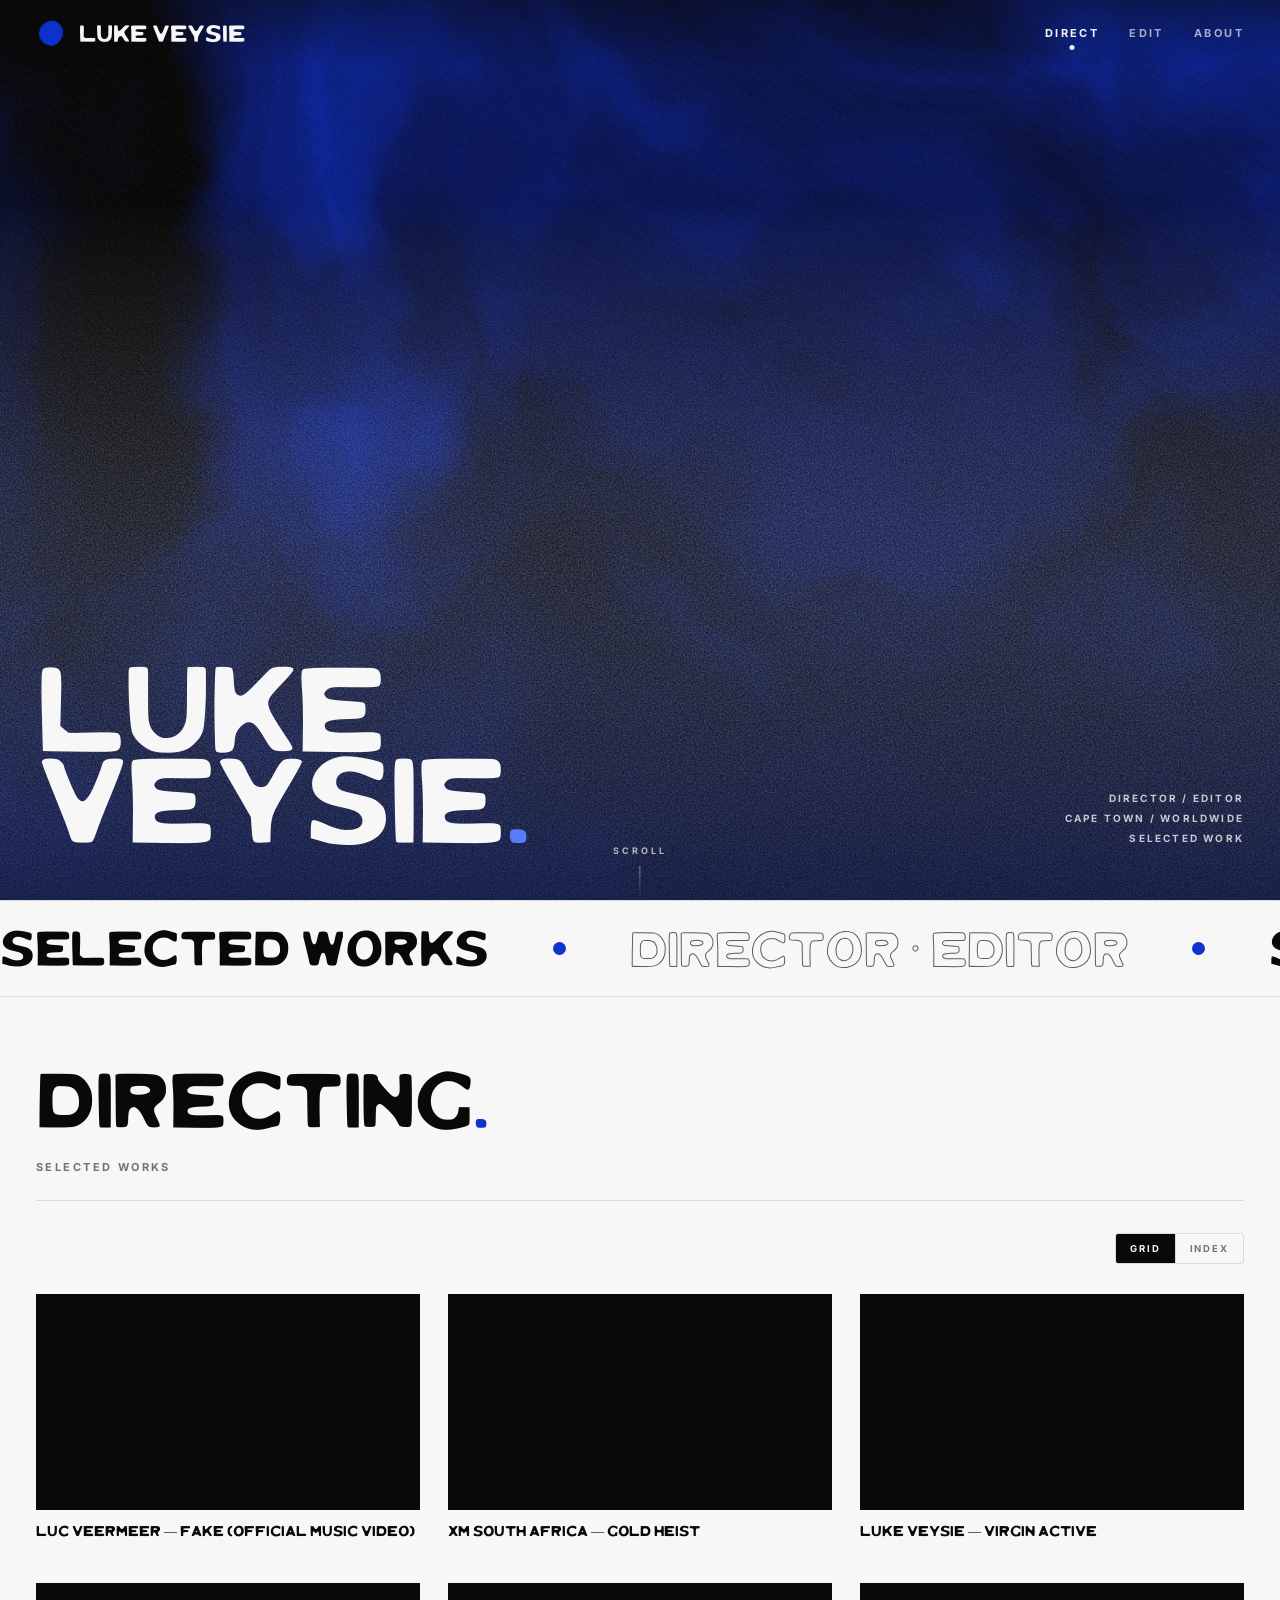
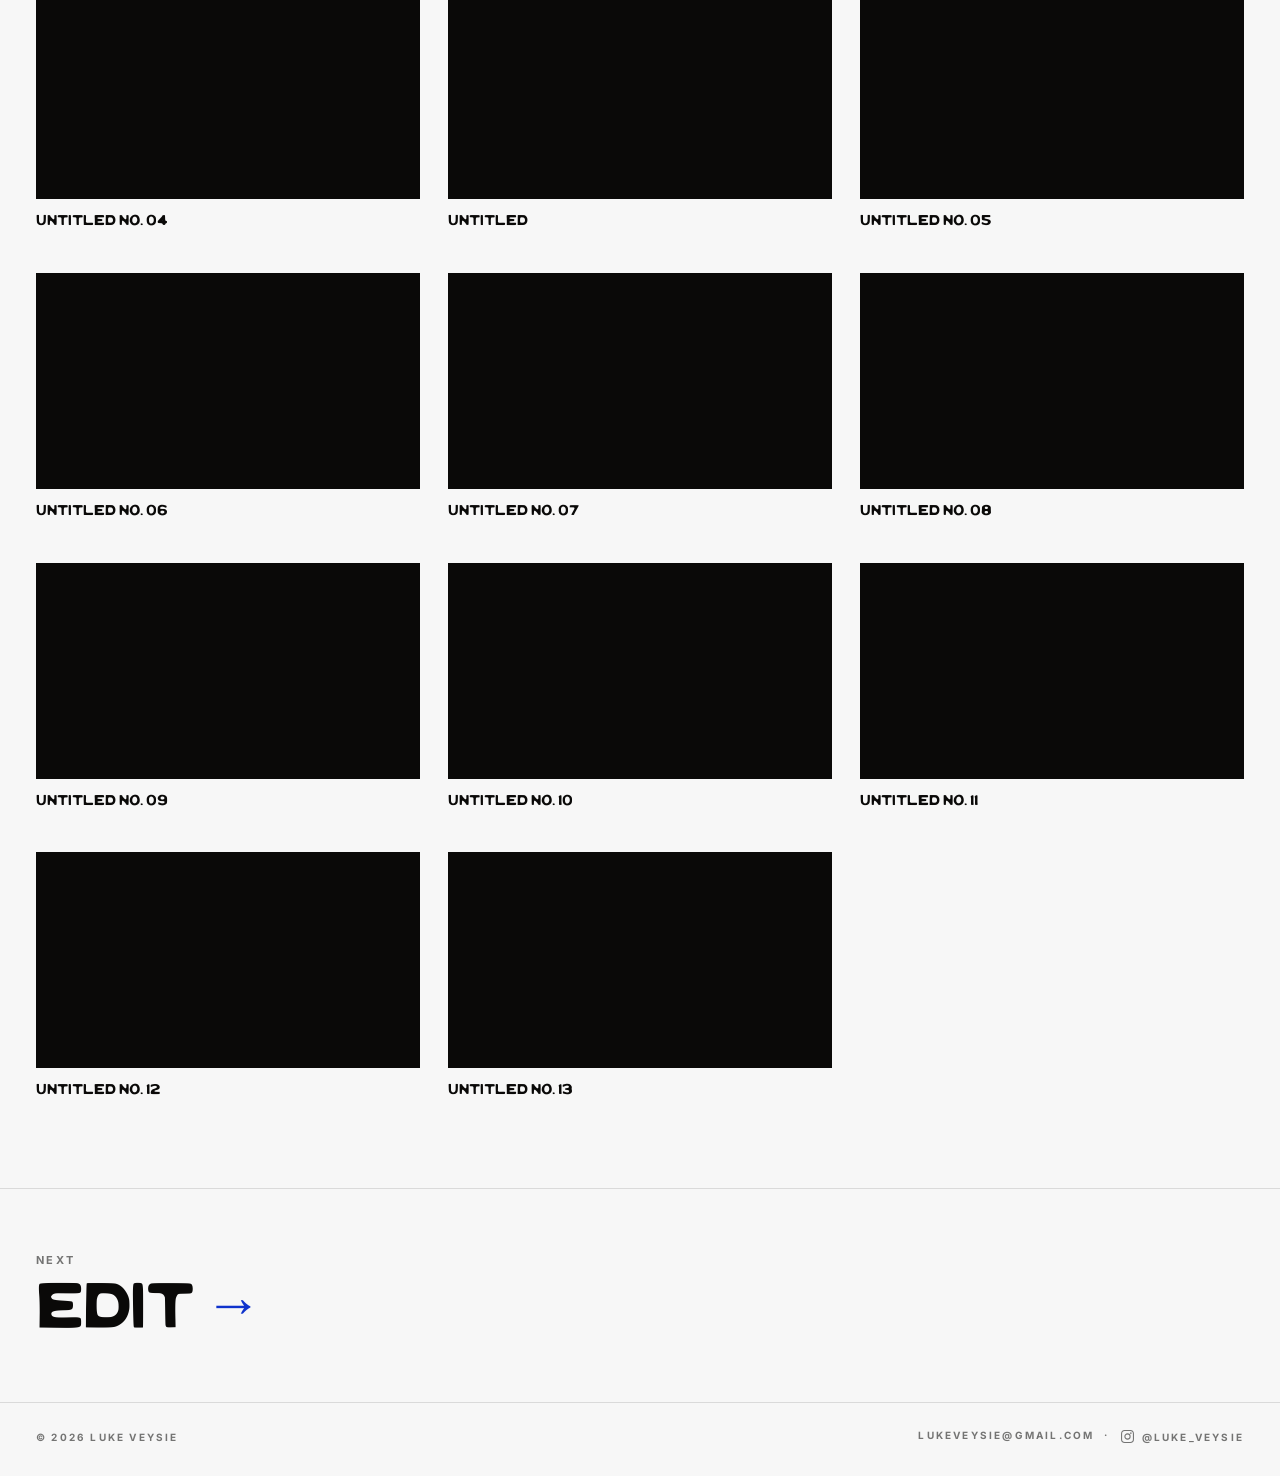
==== commit e28e17c8: "Add new work tile, Instagram feed on About page, footer IG icon" ====
--- a/index.html
+++ b/index.html
@@ -7,7 +7,7 @@
 <meta name="description" content="Luke Veysie is a director and editor based in Cape Town, working worldwide across commercials, short films, music videos and branded content."/>
 <link rel="icon" type="image/svg+xml" href="favicon.svg"/>
 <link href="https://fonts.googleapis.com/css2?family=Inter:wght@400;500;600;700;800&display=swap" rel="stylesheet"/>
-<link rel="stylesheet" href="site.css?v=6"/>
+<link rel="stylesheet" href="site.css?v=7"/>
 </head>
 <body data-page="work" data-nav-dark="1">
 
@@ -92,6 +92,12 @@
           <div class="ttl">Untitled No. 04</div>
         </div>
       </article>
+      <article class="work-tile reveal" data-screen-label="Tile 04b" data-vimeo="1202271118">
+        <div class="frame"></div>
+        <div class="caption">
+          <div class="ttl">Untitled</div>
+        </div>
+      </article>
       <article class="work-tile reveal" data-screen-label="Tile 05" data-vimeo="1199232905">
         <div class="frame"></div>
         <div class="caption">
@@ -153,7 +159,7 @@
 </main>
 
 <script src="lv-shader.js?v=3"></script>
-<script src="site.js?v=5"></script>
+<script src="site.js?v=6"></script>
 <script src="video-grid.js?v=5"></script>
 <script>
   // When arriving from a project page (index.html#work), land with the
--- a/site.css
+++ b/site.css
@@ -779,6 +779,97 @@
 }
 
 /* ──────────────────────────────────────────────────────────
+   Instagram feed (About page)
+   ────────────────────────────────────────────────────────── */
+.ig-section {
+  max-width: 1400px;
+  margin: 0 auto;
+  padding: 0 var(--pad) 96px;
+}
+.ig-head {
+  display: flex;
+  justify-content: space-between;
+  align-items: flex-end;
+  gap: 24px;
+  border-top: 1px solid var(--line);
+  padding-top: 40px;
+  margin-bottom: 28px;
+}
+.ig-head .eyebrow { color: var(--muted); margin-bottom: 14px; }
+.ig-title {
+  font-family: var(--donrich);
+  font-weight: 400;
+  font-size: clamp(34px, 4.5vw, 64px);
+  line-height: 0.98;
+  letter-spacing: -0.01em;
+  margin: 0;
+}
+.ig-title .blue { color: var(--blue); }
+.ig-follow {
+  flex: 0 0 auto;
+  display: inline-flex;
+  align-items: center;
+  gap: 10px;
+  font-family: var(--system);
+  font-weight: 700;
+  font-size: 11px;
+  letter-spacing: 0.18em;
+  text-transform: uppercase;
+  color: var(--ink);
+  padding-bottom: 6px;
+}
+.ig-follow .ig-glyph {
+  width: 18px; height: 18px;
+  fill: none; stroke: currentColor; stroke-width: 1.7;
+}
+.ig-follow .ig-glyph .ig-dot { fill: currentColor; stroke: none; }
+.ig-follow:hover { color: var(--blue); }
+
+/* Behold widget grid tuning */
+.ig-feed behold-widget {
+  --behold-gap: 14px;
+  --behold-border-radius: 0px;
+  display: block;
+}
+
+/* Follow-CTA fallback (shown until a feed id is connected) */
+.ig-feed--cta { display: block; }
+.ig-cta {
+  display: flex;
+  align-items: center;
+  gap: 22px;
+  padding: clamp(28px, 5vw, 52px) clamp(24px, 4vw, 48px);
+  border: 1px solid var(--line);
+  background: var(--ink);
+  color: var(--paper);
+  transition: background 0.35s ease;
+}
+.ig-cta .ig-glyph {
+  flex: 0 0 auto;
+  width: clamp(34px, 5vw, 48px);
+  height: clamp(34px, 5vw, 48px);
+  fill: none; stroke: currentColor; stroke-width: 1.5;
+}
+.ig-cta .ig-glyph .ig-dot { fill: currentColor; stroke: none; }
+.ig-cta-text {
+  font-family: var(--donrich);
+  font-size: clamp(20px, 2.6vw, 34px);
+  line-height: 1.15;
+  font-weight: 400;
+}
+.ig-cta-text b { font-weight: 400; color: var(--blue-soft); }
+.ig-cta-arrow {
+  margin-left: auto;
+  font-family: var(--donrich);
+  font-size: clamp(26px, 3.4vw, 44px);
+  line-height: 1;
+  transition: transform 0.35s cubic-bezier(0.2, 0.7, 0.2, 1);
+}
+.ig-cta:hover { background: var(--blue); }
+.ig-cta:hover .ig-cta-arrow { transform: translateX(0.18em); }
+.ig-cta:hover .ig-cta-text b { color: var(--paper); }
+
+/* ──────────────────────────────────────────────────────────
    Footer: next-page CTA + bottom bar
    ────────────────────────────────────────────────────────── */
 .foot { display: block; }
@@ -828,6 +919,22 @@
 .foot-bar .right { text-align: right; }
 .foot-bar a:hover { color: var(--ink); }
 .foot-bar .sep { margin: 0 10px; }
+.foot-bar .ig-link {
+  display: inline-flex;
+  align-items: center;
+  gap: 7px;
+  vertical-align: middle;
+}
+.foot-bar .ig-glyph {
+  width: 15px;
+  height: 15px;
+  fill: none;
+  stroke: currentColor;
+  stroke-width: 1.7;
+  transition: stroke 0.35s ease;
+}
+.foot-bar .ig-glyph .ig-dot { fill: currentColor; stroke: none; }
+.foot-bar .ig-link:hover .ig-glyph { stroke: var(--ink); }
 
 /* ──────────────────────────────────────────────────────────
    Custom cursor
@@ -1059,6 +1166,11 @@
   .about { padding: 96px var(--pad) 48px; }
   .about-hero { gap: 32px; padding-bottom: 48px; }
   .about-copy h1 { font-size: 40px; }
+
+  .ig-section { padding-bottom: 56px; }
+  .ig-head { flex-direction: column; align-items: flex-start; gap: 18px; padding-top: 32px; }
+  .ig-cta { flex-wrap: wrap; gap: 16px; }
+  .ig-cta-arrow { margin-left: 0; }
 
   .contact { padding: 72px var(--pad) 64px; }
   .contact h1 { font-size: 46px; margin-bottom: 36px; }
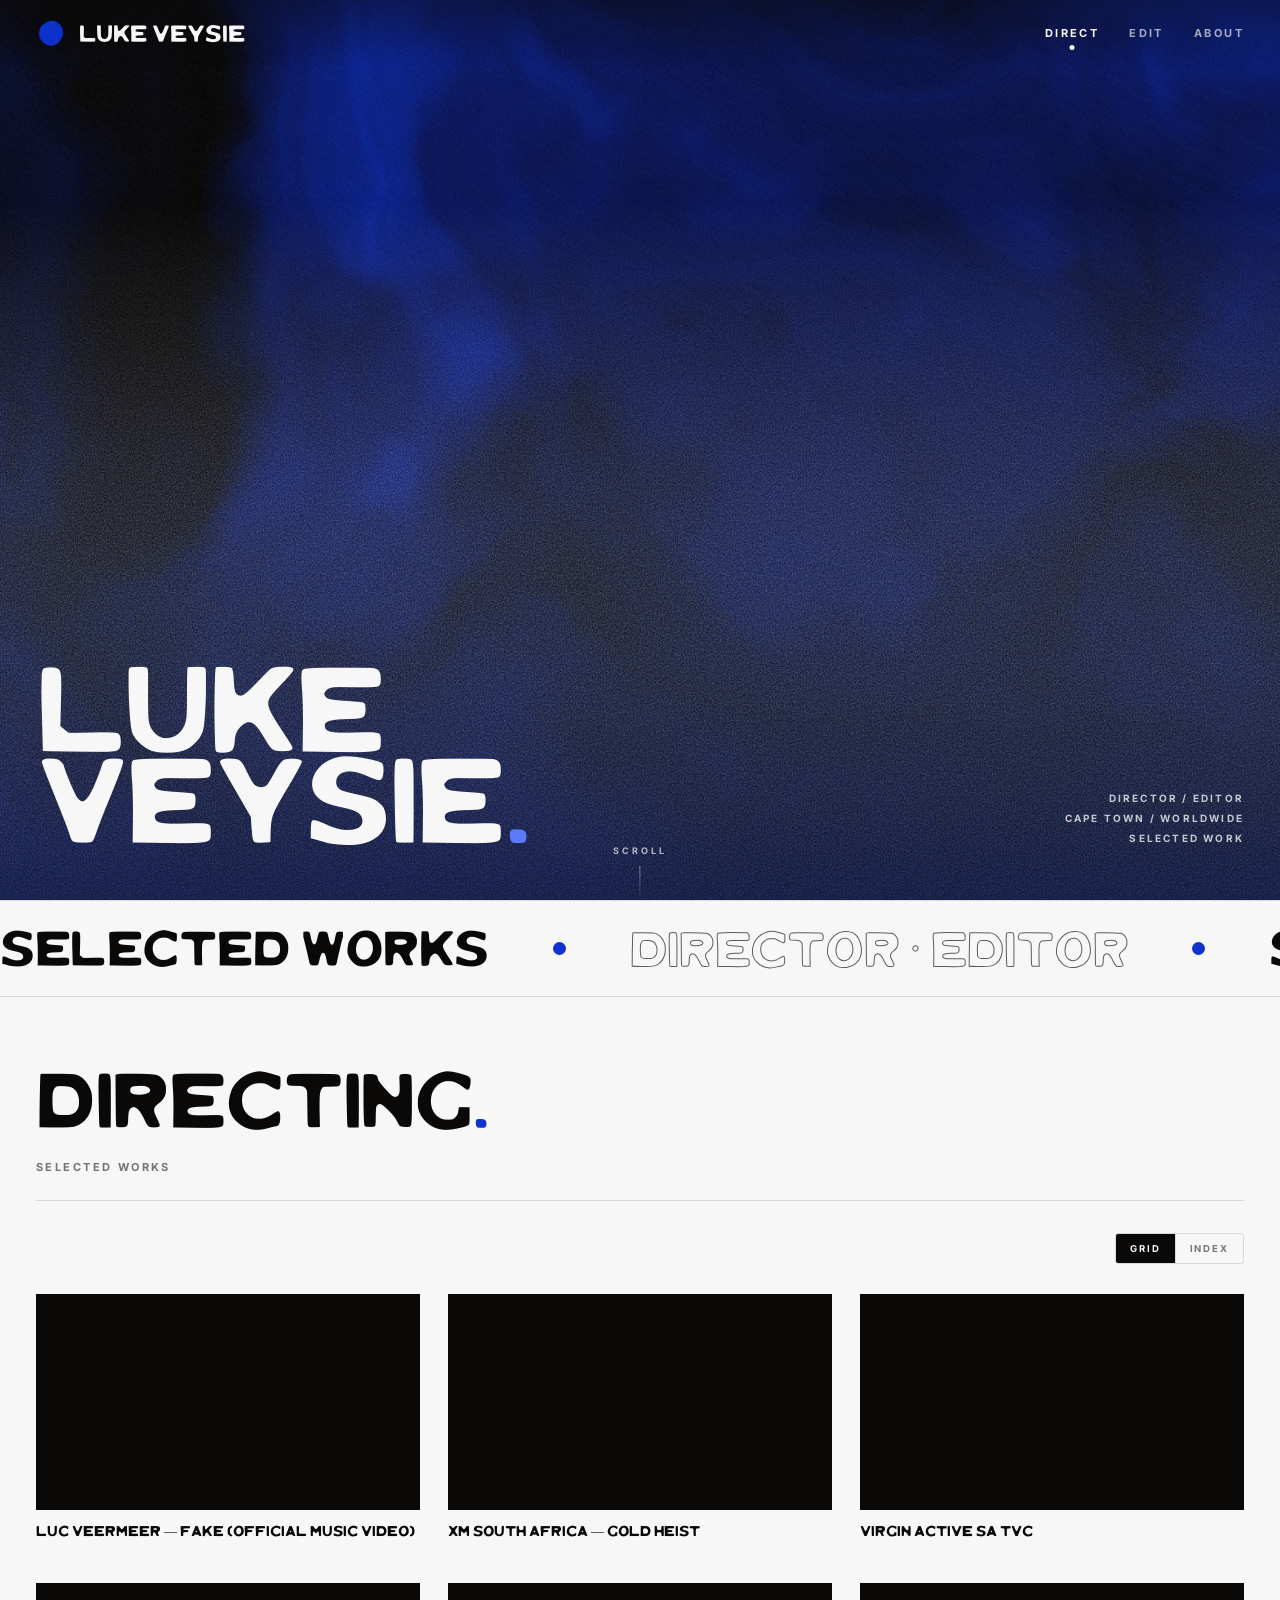
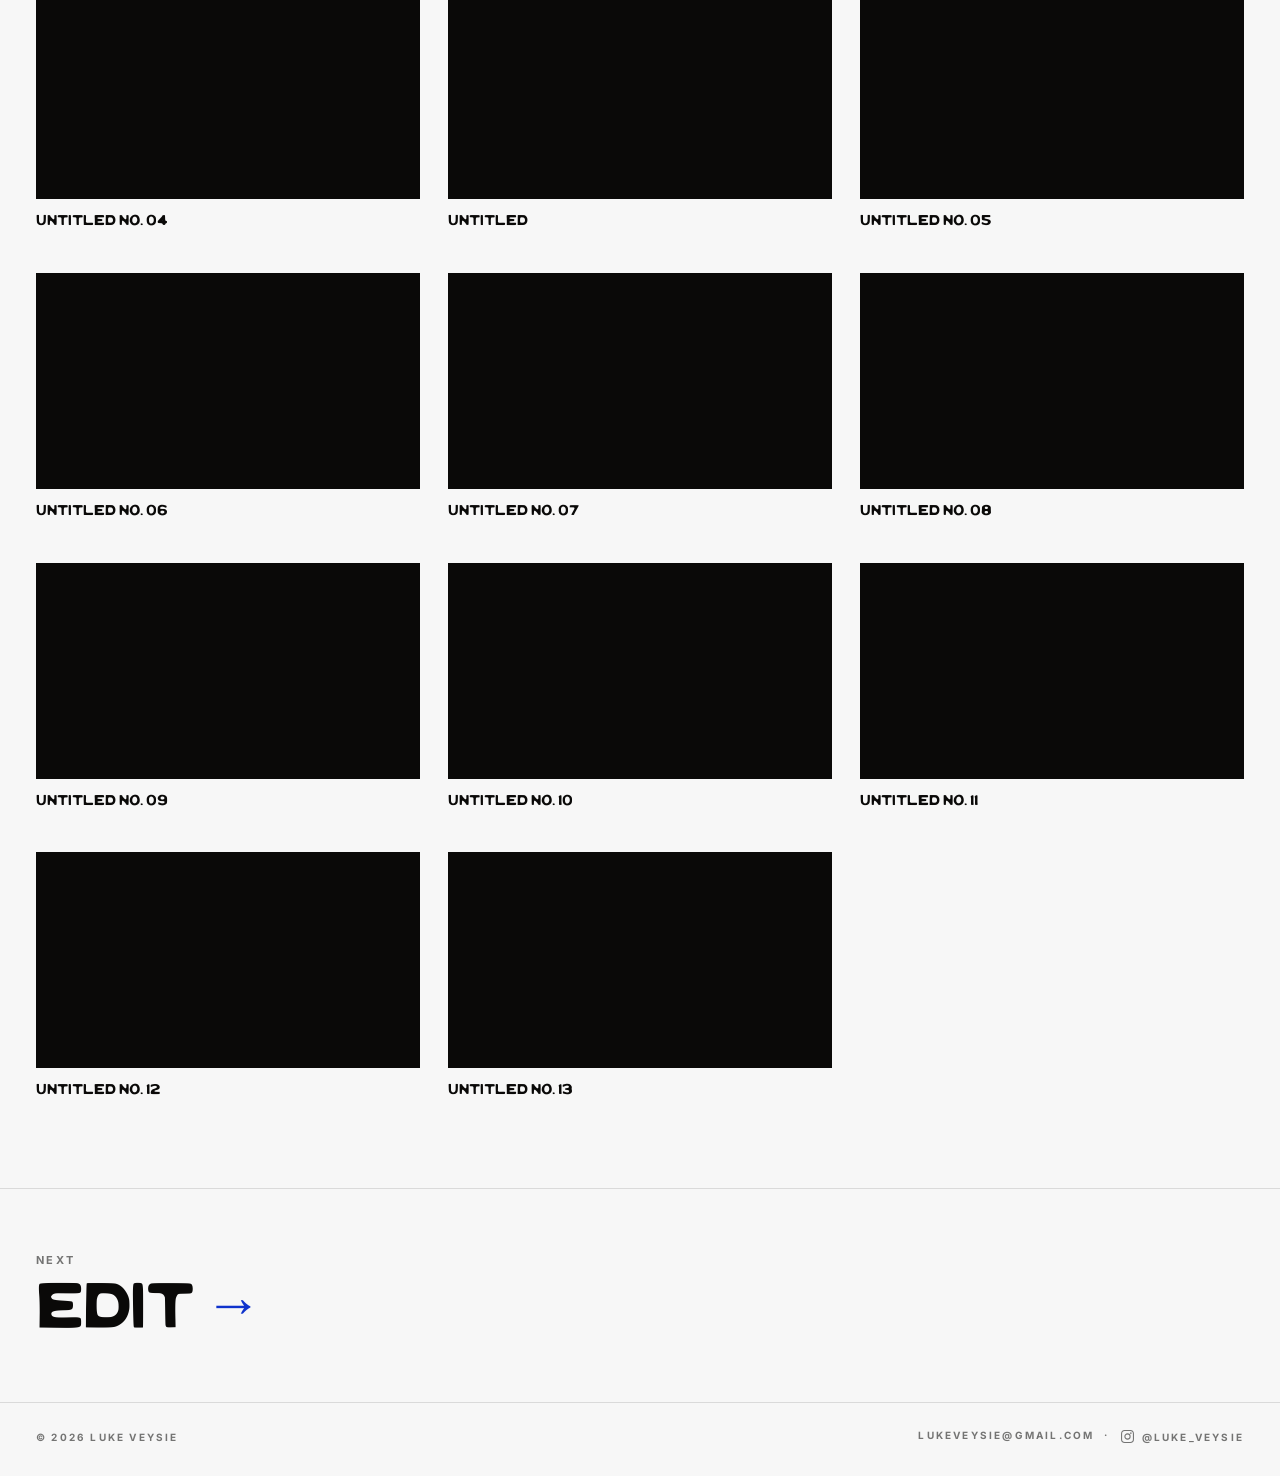
==== commit f4a9102d: "Rename Virgin Active project to 'Virgin Active SA TVC'" ====
--- a/index.html
+++ b/index.html
@@ -80,10 +80,10 @@
           <div class="ttl">XM South Africa — Gold Heist</div>
         </div>
       </article>
-      <article class="work-tile reveal" data-screen-label="Tile 03" data-vimeo="1201396728" data-poster="https://i.vimeocdn.com/video/2168728938-1025b3e6843d2e900390605c1b565b4ae1f42792029006fcbd3636bc1c812878-d_1280?region=us" data-href="Luke Veysie - Virgin Active.html" data-title="Luke Veysie — Virgin Active">
+      <article class="work-tile reveal" data-screen-label="Tile 03" data-vimeo="1201396728" data-poster="https://i.vimeocdn.com/video/2168728938-1025b3e6843d2e900390605c1b565b4ae1f42792029006fcbd3636bc1c812878-d_1280?region=us" data-href="Luke Veysie - Virgin Active.html" data-title="Virgin Active SA TVC">
         <div class="frame"></div>
         <div class="caption">
-          <div class="ttl">Luke Veysie — Virgin Active</div>
+          <div class="ttl">Virgin Active SA TVC</div>
         </div>
       </article>
       <article class="work-tile reveal" data-screen-label="Tile 04" data-yt="MjfOfCR9TkM">
